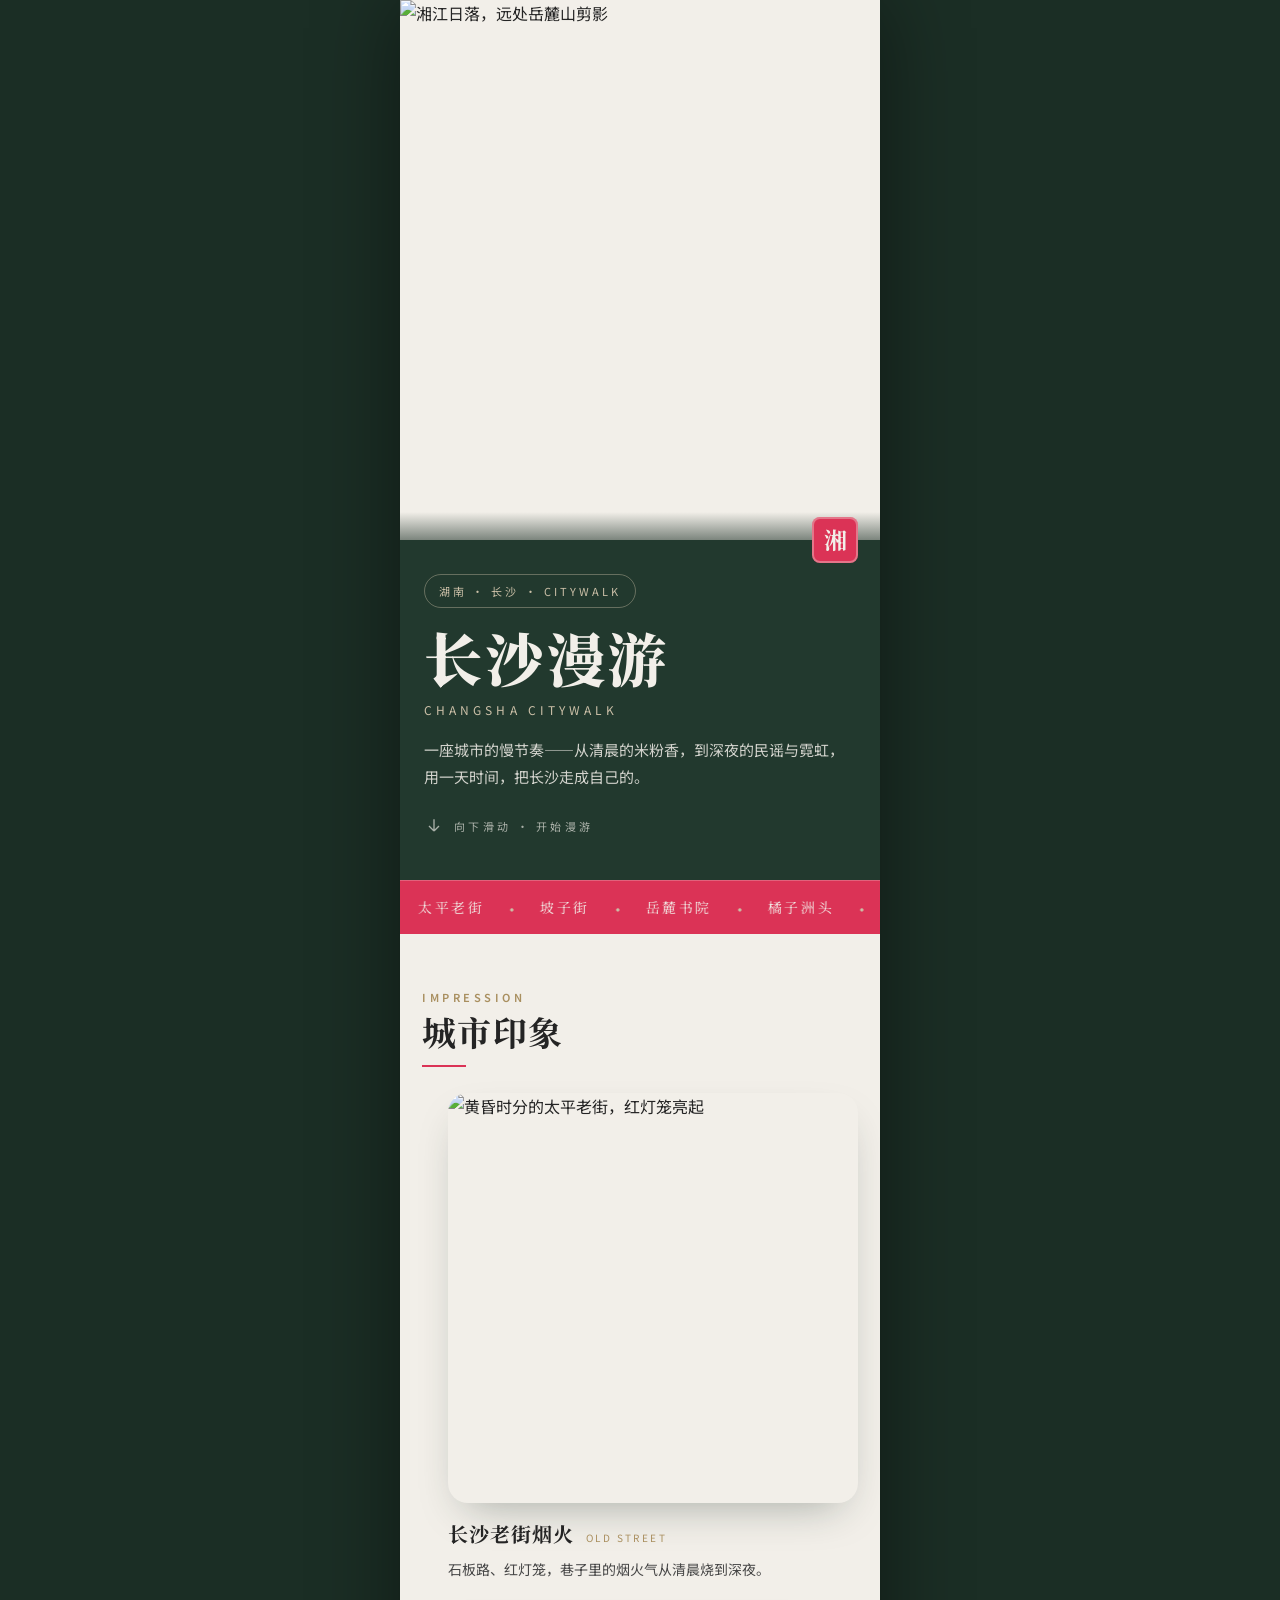
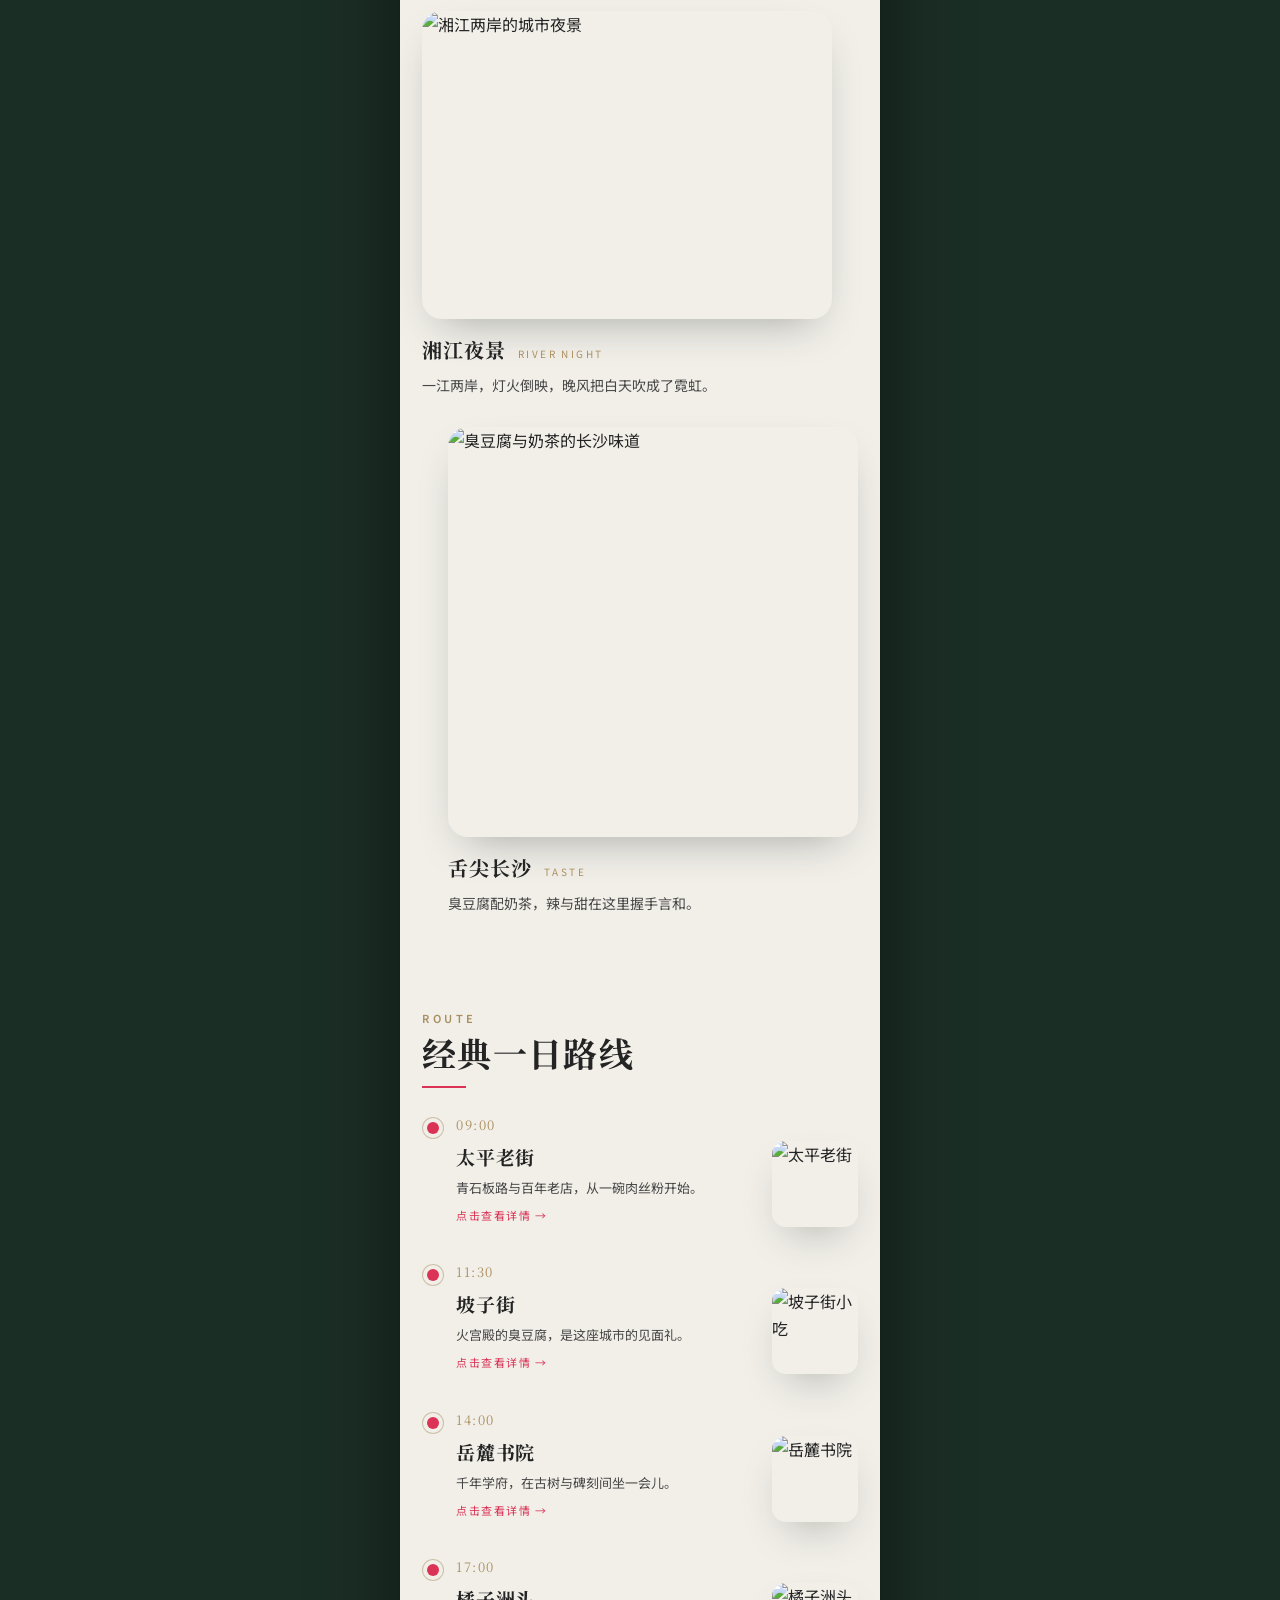
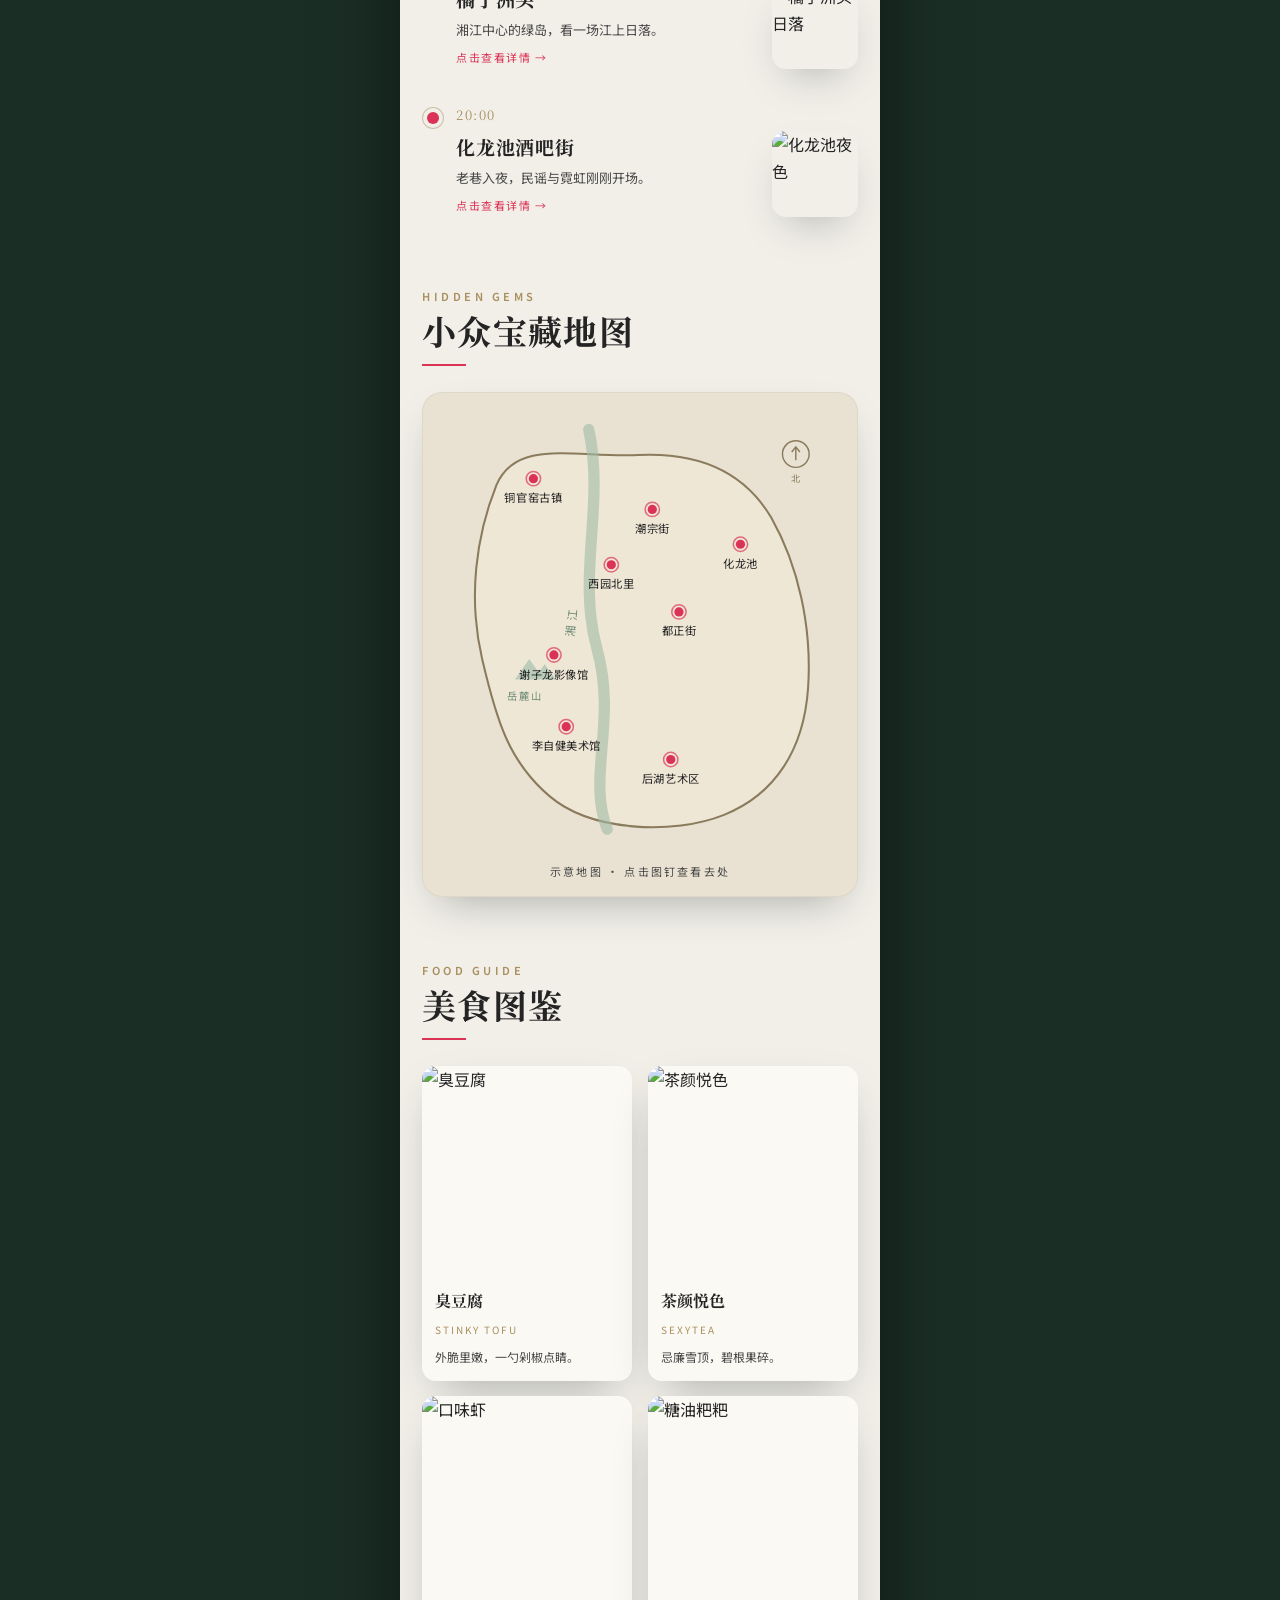
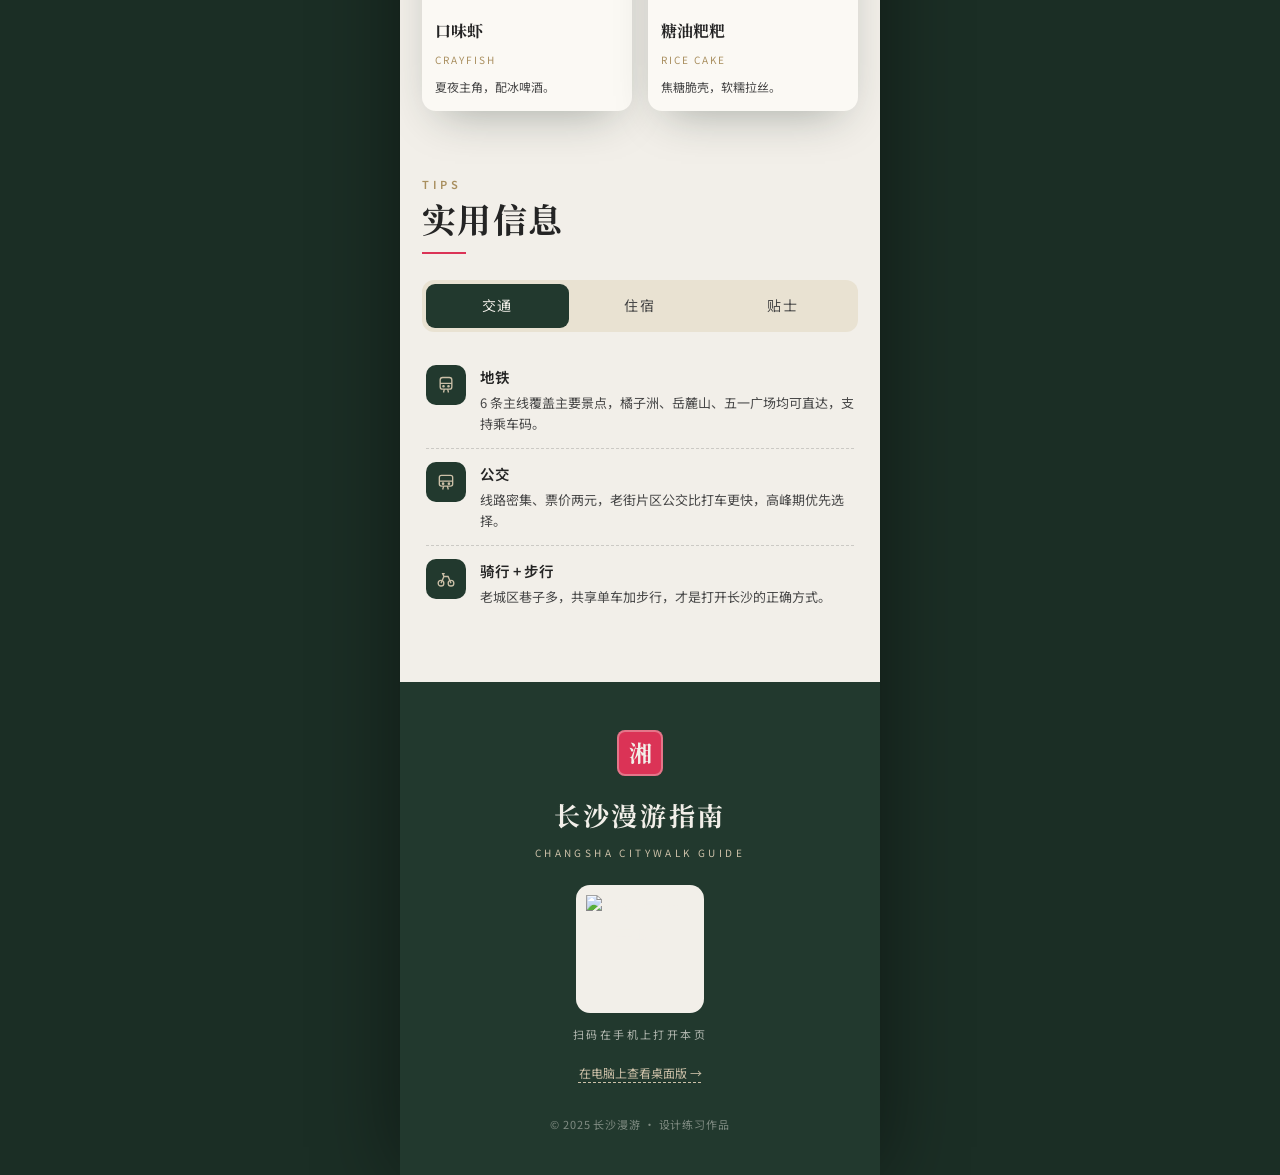
==== index.html @ cf856d1f "Deploy website text files" ====
<!DOCTYPE html>
<html lang="zh-CN">
<head>
<meta charset="UTF-8">
<meta name="viewport" content="width=device-width, initial-scale=1">
<title>长沙漫游 · Changsha Citywalk</title>
<link rel="preconnect" href="https://fonts.googleapis.com">
<link rel="preconnect" href="https://fonts.gstatic.com" crossorigin>
<link href="https://fonts.googleapis.com/css2?family=Noto+Serif+SC:wght@600;700;900&family=Noto+Sans+SC:wght@400;500;600&display=swap" rel="stylesheet">
<link rel="icon" href="data:image/svg+xml,%3Csvg xmlns=%27http://www.w3.org/2000/svg%27 viewBox=%270 0 64 64%27%3E%3Crect width=%2764%27 height=%2764%27 rx=%2712%27 fill=%27%23DB3356%27/%3E%3Ctext x=%2732%27 y=%2744%27 font-size=%2734%27 text-anchor=%27middle%27 fill=%27%23F2EFE9%27 font-family=%27serif%27%3E湘%3C/text%3E%3C/svg%3E">
<link rel="stylesheet" href="assets/style.css">
</head>
<body class="m-body">
<div class="shell" id="top">

  <!-- Hero -->
  <header class="m-hero">
    <img class="m-hero-img" src="assets/hero-sunset.jpg" alt="湘江日落，远处岳麓山剪影">
    <div class="m-hero-band">
      <span class="seal m-hero-seal">湘</span>
      <p class="m-hero-tag">湖南 · 长沙 · CITYWALK</p>
      <h1 class="m-hero-title">长沙漫游</h1>
      <p class="m-hero-en">CHANGSHA CITYWALK</p>
      <p class="m-hero-sub">一座城市的慢节奏——从清晨的米粉香，到深夜的民谣与霓虹，用一天时间，把长沙走成自己的。</p>
      <p class="m-scroll-hint">
        <svg class="arrow" viewBox="0 0 24 24" fill="none" stroke="currentColor" stroke-width="1.6" aria-hidden="true"><path d="M12 4v14m0 0l-6-6m6 6l6-6"/></svg>
        向下滑动 · 开始漫游
      </p>
    </div>
  </header>

  <!-- 走马灯 -->
  <div class="marquee" aria-hidden="true">
    <div class="marquee-track">
      <span>太平老街</span><i>·</i><span>坡子街</span><i>·</i><span>岳麓书院</span><i>·</i><span>橘子洲头</span><i>·</i><span>化龙池</span><i>·</i><span>湘江夜景</span><i>·</i>
      <span>太平老街</span><i>·</i><span>坡子街</span><i>·</i><span>岳麓书院</span><i>·</i><span>橘子洲头</span><i>·</i><span>化龙池</span><i>·</i><span>湘江夜景</span><i>·</i>
    </div>
  </div>

  <!-- 城市印象 -->
  <section class="m-sec" id="impression">
    <header class="sec-head reveal">
      <p class="sec-en">Impression</p>
      <h2 class="sec-title">城市印象</h2>
      <div class="rule"></div>
    </header>
    <article class="imp-card reveal" style="--d:.05s">
      <img class="imp-img" src="assets/old-street.jpg" alt="黄昏时分的太平老街，红灯笼亮起">
      <div class="imp-cap"><h3>长沙老街烟火</h3><span>Old Street</span></div>
      <p>石板路、红灯笼，巷子里的烟火气从清晨烧到深夜。</p>
    </article>
    <article class="imp-card reveal" style="--d:.12s">
      <img class="imp-img" src="assets/hero-wide.jpg" alt="湘江两岸的城市夜景">
      <div class="imp-cap"><h3>湘江夜景</h3><span>River Night</span></div>
      <p>一江两岸，灯火倒映，晚风把白天吹成了霓虹。</p>
    </article>
    <article class="imp-card reveal" style="--d:.19s">
      <img class="imp-img" src="assets/snack-tea.jpg" alt="臭豆腐与奶茶的长沙味道">
      <div class="imp-cap"><h3>舌尖长沙</h3><span>Taste</span></div>
      <p>臭豆腐配奶茶，辣与甜在这里握手言和。</p>
    </article>
  </section>

  <!-- 经典一日路线 -->
  <section class="m-sec" id="route">
    <header class="sec-head reveal">
      <p class="sec-en">Route</p>
      <h2 class="sec-title">经典一日路线</h2>
      <div class="rule"></div>
    </header>
    <div class="route-list">
      <svg class="route-rail" aria-hidden="true"><path d=""/></svg>
      <article class="stop reveal" data-key="taiping" role="button" tabindex="0" aria-label="查看太平老街详情">
        <p class="stop-time">09:00</p>
        <div class="stop-row">
          <div class="stop-info">
            <h3>太平老街</h3>
            <p>青石板路与百年老店，从一碗肉丝粉开始。</p>
            <span class="stop-more">点击查看详情 →</span>
          </div>
          <img class="stop-thumb" src="assets/old-street.jpg" alt="太平老街">
        </div>
      </article>
      <article class="stop reveal" data-key="pozi" role="button" tabindex="0" aria-label="查看坡子街详情">
        <p class="stop-time">11:30</p>
        <div class="stop-row">
          <div class="stop-info">
            <h3>坡子街</h3>
            <p>火宫殿的臭豆腐，是这座城市的见面礼。</p>
            <span class="stop-more">点击查看详情 →</span>
          </div>
          <img class="stop-thumb" src="assets/snack-tea.jpg" alt="坡子街小吃">
        </div>
      </article>
      <article class="stop reveal" data-key="yuelu" role="button" tabindex="0" aria-label="查看岳麓书院详情">
        <p class="stop-time">14:00</p>
        <div class="stop-row">
          <div class="stop-info">
            <h3>岳麓书院</h3>
            <p>千年学府，在古树与碑刻间坐一会儿。</p>
            <span class="stop-more">点击查看详情 →</span>
          </div>
          <img class="stop-thumb" src="assets/academy.jpg" alt="岳麓书院">
        </div>
      </article>
      <article class="stop reveal" data-key="juzizhou" role="button" tabindex="0" aria-label="查看橘子洲头详情">
        <p class="stop-time">17:00</p>
        <div class="stop-row">
          <div class="stop-info">
            <h3>橘子洲头</h3>
            <p>湘江中心的绿岛，看一场江上日落。</p>
            <span class="stop-more">点击查看详情 →</span>
          </div>
          <img class="stop-thumb" src="assets/hero-sunset.jpg" alt="橘子洲头日落">
        </div>
      </article>
      <article class="stop reveal" data-key="bar" role="button" tabindex="0" aria-label="查看化龙池酒吧街详情">
        <p class="stop-time">20:00</p>
        <div class="stop-row">
          <div class="stop-info">
            <h3>化龙池酒吧街</h3>
            <p>老巷入夜，民谣与霓虹刚刚开场。</p>
            <span class="stop-more">点击查看详情 →</span>
          </div>
          <img class="stop-thumb" src="assets/hero-wide.jpg" alt="化龙池夜色">
        </div>
      </article>
    </div>
  </section>

  <!-- 小众宝藏地图 -->
  <section class="m-sec" id="map">
    <header class="sec-head reveal">
      <p class="sec-en">Hidden Gems</p>
      <h2 class="sec-title">小众宝藏地图</h2>
      <div class="rule"></div>
    </header>
    <div class="map-panel reveal">
      <svg class="map-svg" viewBox="0 0 400 430" role="group" aria-label="长沙小众去处示意地图">
        <!-- 城廓 -->
        <path d="M60 72 C40 122 32 182 46 242 C60 302 72 342 112 376 C152 410 232 414 282 394 C332 374 360 330 364 270 C368 210 354 150 328 104 C302 60 258 40 198 43 C138 46 80 26 60 72 Z"
              fill="#EFE7D6" stroke="#8A7B5C" stroke-width="2" stroke-linejoin="round"/>
        <!-- 湘江 -->
        <path d="M150 18 C166 92 138 160 158 232 C178 304 148 356 168 408"
              fill="none" stroke="#9FBBA6" stroke-width="11" stroke-linecap="round" opacity=".6"/>
        <text x="136" y="220" font-size="11" fill="#6E8B76" letter-spacing="4" transform="rotate(-84 136 220)">湘江</text>
        <!-- 山 -->
        <path d="M78 262 l14 -20 l14 20 z M96 262 l11 -15 l11 15 z" fill="#B0C6B3" opacity=".8"/>
        <text x="70" y="282" font-size="10" fill="#6E8B76" letter-spacing="2">岳麓山</text>
        <!-- 北 -->
        <g transform="translate(352,42)">
          <circle r="13" fill="none" stroke="#8A7B5C" stroke-width="1.4"/>
          <path d="M0 6 L0 -7 M-4 -2 L0 -7 L4 -2" stroke="#8A7B5C" stroke-width="1.4" fill="none"/>
          <text y="27" font-size="9" fill="#8A7B5C" text-anchor="middle">北</text>
        </g>
        <!-- 图钉 -->
        <g class="map-pin" data-key="tongguan" role="button" tabindex="0" aria-label="铜官窑古镇" transform="translate(96,66)">
          <circle class="halo" r="11" fill="none"/><circle class="ring" r="7"/><circle class="dot" r="4.5"/>
          <text y="23" text-anchor="middle">铜官窑古镇</text>
        </g>
        <g class="map-pin" data-key="chaozong" role="button" tabindex="0" aria-label="潮宗街" transform="translate(212,96)">
          <circle class="halo" r="11" fill="none"/><circle class="ring" r="7"/><circle class="dot" r="4.5"/>
          <text y="23" text-anchor="middle">潮宗街</text>
        </g>
        <g class="map-pin" data-key="hualong" role="button" tabindex="0" aria-label="化龙池" transform="translate(298,130)">
          <circle class="halo" r="11" fill="none"/><circle class="ring" r="7"/><circle class="dot" r="4.5"/>
          <text y="23" text-anchor="middle">化龙池</text>
        </g>
        <g class="map-pin" data-key="xiyuan" role="button" tabindex="0" aria-label="西园北里" transform="translate(172,150)">
          <circle class="halo" r="11" fill="none"/><circle class="ring" r="7"/><circle class="dot" r="4.5"/>
          <text y="23" text-anchor="middle">西园北里</text>
        </g>
        <g class="map-pin" data-key="duzheng" role="button" tabindex="0" aria-label="都正街" transform="translate(238,196)">
          <circle class="halo" r="11" fill="none"/><circle class="ring" r="7"/><circle class="dot" r="4.5"/>
          <text y="23" text-anchor="middle">都正街</text>
        </g>
        <g class="map-pin" data-key="xiezilong" role="button" tabindex="0" aria-label="谢子龙影像艺术馆" transform="translate(116,238)">
          <circle class="halo" r="11" fill="none"/><circle class="ring" r="7"/><circle class="dot" r="4.5"/>
          <text y="23" text-anchor="middle">谢子龙影像馆</text>
        </g>
        <g class="map-pin" data-key="lizijian" role="button" tabindex="0" aria-label="李自健美术馆" transform="translate(128,308)">
          <circle class="halo" r="11" fill="none"/><circle class="ring" r="7"/><circle class="dot" r="4.5"/>
          <text y="23" text-anchor="middle">李自健美术馆</text>
        </g>
        <g class="map-pin" data-key="houhu" role="button" tabindex="0" aria-label="后湖国际艺术区" transform="translate(230,340)">
          <circle class="halo" r="11" fill="none"/><circle class="ring" r="7"/><circle class="dot" r="4.5"/>
          <text y="23" text-anchor="middle">后湖艺术区</text>
        </g>
      </svg>
      <p class="map-hint">示意地图 · 点击图钉查看去处</p>
    </div>
  </section>

  <!-- 美食图鉴 -->
  <section class="m-sec" id="food">
    <header class="sec-head reveal">
      <p class="sec-en">Food Guide</p>
      <h2 class="sec-title">美食图鉴</h2>
      <div class="rule"></div>
    </header>
    <div class="food-grid">
      <button class="food-card reveal" data-key="tofu" style="--d:.05s">
        <img src="assets/tofu.jpg" alt="臭豆腐">
        <div class="fc-body"><h3>臭豆腐</h3><span>Stinky Tofu</span><p>外脆里嫩，一勺剁椒点睛。</p></div>
      </button>
      <button class="food-card reveal" data-key="milktea" style="--d:.1s">
        <img src="assets/milktea.jpg" alt="茶颜悦色">
        <div class="fc-body"><h3>茶颜悦色</h3><span>Sexytea</span><p>忌廉雪顶，碧根果碎。</p></div>
      </button>
      <button class="food-card reveal" data-key="crayfish" style="--d:.15s">
        <img src="assets/crayfish.jpg" alt="口味虾">
        <div class="fc-body"><h3>口味虾</h3><span>Crayfish</span><p>夏夜主角，配冰啤酒。</p></div>
      </button>
      <button class="food-card reveal" data-key="tangyou" style="--d:.2s">
        <img src="assets/tangyou.jpg" alt="糖油粑粑">
        <div class="fc-body"><h3>糖油粑粑</h3><span>Rice Cake</span><p>焦糖脆壳，软糯拉丝。</p></div>
      </button>
    </div>
  </section>

  <!-- 实用信息 -->
  <section class="m-sec m-sec-last" id="tips">
    <header class="sec-head reveal">
      <p class="sec-en">Tips</p>
      <h2 class="sec-title">实用信息</h2>
      <div class="rule"></div>
    </header>
    <div class="tabs reveal">
      <div class="tab-bar" role="tablist" aria-label="实用信息分类">
        <span class="tab-ink" aria-hidden="true"></span>
        <button class="tab-btn" role="tab" aria-selected="true" aria-controls="tp-traffic" id="tb-traffic">交通</button>
        <button class="tab-btn" role="tab" aria-selected="false" aria-controls="tp-stay" id="tb-stay" tabindex="-1">住宿</button>
        <button class="tab-btn" role="tab" aria-selected="false" aria-controls="tp-tips" id="tb-tips" tabindex="-1">贴士</button>
      </div>
      <div class="tab-panel" role="tabpanel" id="tp-traffic" aria-labelledby="tb-traffic">
        <div class="tip-item">
          <span class="tip-ic"><svg width="20" height="20" viewBox="0 0 24 24" fill="none" stroke="currentColor" stroke-width="1.6" aria-hidden="true"><rect x="5" y="3" width="14" height="14" rx="3"/><path d="M5 10h14M9 21l1-4m5 4l-1-4"/><circle cx="9" cy="13.5" r=".8" fill="currentColor"/><circle cx="15" cy="13.5" r=".8" fill="currentColor"/></svg></span>
          <div><h4>地铁</h4><p>6 条主线覆盖主要景点，橘子洲、岳麓山、五一广场均可直达，支持乘车码。</p></div>
        </div>
        <div class="tip-item">
          <span class="tip-ic"><svg width="20" height="20" viewBox="0 0 24 24" fill="none" stroke="currentColor" stroke-width="1.6" aria-hidden="true"><rect x="4" y="4" width="16" height="13" rx="2.5"/><path d="M4 11h16M8 21l1.2-4m5.6 4L13.6 17"/><circle cx="8.5" cy="14" r=".8" fill="currentColor"/><circle cx="15.5" cy="14" r=".8" fill="currentColor"/></svg></span>
          <div><h4>公交</h4><p>线路密集、票价两元，老街片区公交比打车更快，高峰期优先选择。</p></div>
        </div>
        <div class="tip-item">
          <span class="tip-ic"><svg width="20" height="20" viewBox="0 0 24 24" fill="none" stroke="currentColor" stroke-width="1.6" aria-hidden="true"><circle cx="6" cy="17" r="3.4"/><circle cx="18" cy="17" r="3.4"/><path d="M6 17l3.5-8h5l3.5 8M9.5 9L8 5.5h2.5"/></svg></span>
          <div><h4>骑行 + 步行</h4><p>老城区巷子多，共享单车加步行，才是打开长沙的正确方式。</p></div>
        </div>
      </div>
      <div class="tab-panel" role="tabpanel" id="tp-stay" aria-labelledby="tb-stay" hidden>
        <div class="tip-item">
          <span class="tip-ic"><svg width="20" height="20" viewBox="0 0 24 24" fill="none" stroke="currentColor" stroke-width="1.6" aria-hidden="true"><path d="M3 20h18M5 20V9l7-5 7 5v11"/><path d="M10 20v-5h4v5"/></svg></span>
          <div><h4>五一广场 / 黄兴路</h4><p>吃喝玩乐下楼即达，夜生活零距离，适合第一次来长沙的人。</p></div>
        </div>
        <div class="tip-item">
          <span class="tip-ic"><svg width="20" height="20" viewBox="0 0 24 24" fill="none" stroke="currentColor" stroke-width="1.6" aria-hidden="true"><path d="M2 17c2.5 0 2.5 1.6 5 1.6S9.5 17 12 17s2.5 1.6 5 1.6 2.5-1.6 5-1.6M2 12.5c2.5 0 2.5 1.6 5 1.6s2.5-1.6 5-1.6 2.5 1.6 5 1.6 2.5-1.6 5-1.6"/></svg></span>
          <div><h4>湘江边上</h4><p>夜景房视野开阔，看一江两岸灯火，适合慢游与纪念日。</p></div>
        </div>
        <div class="tip-item">
          <span class="tip-ic"><svg width="20" height="20" viewBox="0 0 24 24" fill="none" stroke="currentColor" stroke-width="1.6" aria-hidden="true"><path d="M12 4L2 9l10 5 10-5-10-5z"/><path d="M6 11.5V16c0 1.5 2.7 3 6 3s6-1.5 6-3v-4.5"/></svg></span>
          <div><h4>大学城 / 后湖</h4><p>性价比高、文艺氛围浓，步行可达后湖艺术区，适合长住慢逛。</p></div>
        </div>
      </div>
      <div class="tab-panel" role="tabpanel" id="tp-tips" aria-labelledby="tb-tips" hidden>
        <div class="tip-item">
          <span class="tip-ic"><svg width="20" height="20" viewBox="0 0 24 24" fill="none" stroke="currentColor" stroke-width="1.6" aria-hidden="true"><path d="M12 3c1 3-2 4-2 7a4 4 0 008 0c0-2-1-3-1-3s3 1 3 5a8 8 0 11-16 0c0-5 6-5 8-9z"/></svg></span>
          <div><h4>吃辣量力而行</h4><p>湘菜默认中辣起步，备好肠胃药，微辣是对自己的温柔。</p></div>
        </div>
        <div class="tip-item">
          <span class="tip-ic"><svg width="20" height="20" viewBox="0 0 24 24" fill="none" stroke="currentColor" stroke-width="1.6" aria-hidden="true"><circle cx="12" cy="12" r="9"/><path d="M12 7v5l3.5 2"/></svg></span>
          <div><h4>错峰出行</h4><p>热门商圈傍晚最挤，行程尽量早出晚归；岳麓书院周一闭馆，记得提前预约。</p></div>
        </div>
        <div class="tip-item">
          <span class="tip-ic"><svg width="20" height="20" viewBox="0 0 24 24" fill="none" stroke="currentColor" stroke-width="1.6" aria-hidden="true"><path d="M12 21s7-5.5 7-11a7 7 0 10-14 0c0 5.5 7 11 7 11z"/><circle cx="12" cy="10" r="2.6"/></svg></span>
          <div><h4>夏季注意防晒</h4><p>白天暴晒，橘子洲与岳麓山安排在清晨或傍晚，体感会好很多。</p></div>
        </div>
      </div>
    </div>
  </section>

  <!-- 页脚 -->
  <footer class="m-footer">
    <span class="seal">湘</span>
    <h2>长沙漫游指南</h2>
    <p class="fen">Changsha Citywalk Guide</p>
    <div class="qr"><img src="assets/qr.png" alt="手机扫码打开本页"></div>
    <p class="qr-cap">扫码在手机上打开本页</p>
    <p><a class="pclink" href="pc.html">在电脑上查看桌面版 →</a></p>
    <p class="copy">© 2025 长沙漫游 · 设计练习作品</p>
  </footer>
</div>

<!-- 回到顶部 -->
<button class="to-top" aria-label="回到顶部">
  <svg width="18" height="18" viewBox="0 0 24 24" fill="none" stroke="currentColor" stroke-width="1.8" aria-hidden="true"><path d="M12 20V6m0 0l-6 6m6-6l6 6"/></svg>
</button>

<!-- 自适应模态弹窗 -->
<div class="modal" id="modal" role="dialog" aria-modal="true" aria-label="详情" hidden>
  <div class="modal-backdrop" data-close></div>
  <div class="modal-card">
    <button class="modal-close" data-close aria-label="关闭">✕</button>
    <div class="modal-body"></div>
  </div>
</div>

<script src="assets/app.js"></script>
</body>
</html>
---- assets/style.css ----
/* ============================================================
   长沙漫游 · CHANGSHA CITYWALK
   设计系统：旧纸米白 / 墨绿松烟 / 朱砂点缀 / 哑光金
   ============================================================ */
:root{
  --paper:#F2EFE9;
  --beige:#DFD7C8;
  --beige-2:#E9E2D2;
  --sage:#B0C6B3;
  --ink:#242424;
  --ink-2:#474747;
  --pine:#22392E;
  --pine-2:#1B2E25;
  --crimson:#DB3356;
  --crimson-d:#B02344;
  --gold:#CCC0A8;
  --gold-d:#A98F5F;
  --serif:'Noto Serif SC','Songti SC','SimSun',serif;
  --sans:'Noto Sans SC',-apple-system,'PingFang SC','Microsoft YaHei',sans-serif;
  --r-lg:20px; --r-md:14px;
  --shadow:0 18px 44px -18px rgba(27,46,37,.38);
  --ease:cubic-bezier(.16,1,.3,1);
}
*,*::before,*::after{box-sizing:border-box;margin:0;padding:0}
html{scroll-behavior:smooth;-webkit-text-size-adjust:100%}
body{
  font-family:var(--sans);
  background:var(--paper);
  color:var(--ink);
  font-size:16px;line-height:1.65;
  min-height:100dvh;
  -webkit-font-smoothing:antialiased;
}
::selection{background:var(--ink);color:var(--paper)}
::-webkit-scrollbar{width:6px;height:6px}
::-webkit-scrollbar-track{background:transparent}
::-webkit-scrollbar-thumb{background:rgba(36,36,36,.28);border-radius:10px}
img{display:block;max-width:100%}
a{color:inherit;text-decoration:none}
button{font:inherit;color:inherit;background:none;border:0;cursor:pointer}
:focus{outline:none}
:focus-visible{outline:2px solid var(--crimson);outline-offset:3px;border-radius:4px}

/* ---------- 通用排版 ---------- */
.sec-en{
  font-size:11px;letter-spacing:.32em;text-transform:uppercase;
  color:var(--gold-d);font-weight:600;margin-bottom:6px;
}
.sec-title{
  font-family:var(--serif);font-weight:700;
  font-size:clamp(26px,6vw,34px);line-height:1.2;letter-spacing:.04em;
}
.sec-head{margin-bottom:26px}
.sec-head .rule{width:44px;height:2px;background:var(--crimson);margin-top:12px}
.lede{color:var(--ink-2);font-size:15px;max-width:62ch}

/* ---------- 印章（签名细节） ---------- */
.seal{
  width:46px;height:46px;flex:none;border-radius:8px;
  background:var(--crimson);color:var(--paper);
  display:grid;place-items:center;
  font-family:var(--serif);font-size:23px;font-weight:700;
  box-shadow:inset 0 0 0 2px rgba(242,239,233,.35);
  user-select:none;
}

/* ---------- 滚动显现（移动动画） ---------- */
.reveal{
  opacity:0;transform:translateY(26px);filter:blur(10px);
  transition:opacity .8s ease,transform .8s var(--ease),filter .8s ease;
  transition-delay:var(--d,0s);
  will-change:opacity,transform,filter;
}
.reveal.is-visible{opacity:1;transform:translateY(0);filter:blur(0)}

/* ---------- 页面载入 ---------- */
body.preload{opacity:0}
body.page-loaded{opacity:1;transition:opacity .8s ease}

/* ============================================================
   手机长页面（index.html）
   ============================================================ */
.m-body{background:var(--pine-2)}
.shell{
  max-width:480px;margin:0 auto;background:var(--paper);
  min-height:100dvh;position:relative;
  box-shadow:0 0 80px rgba(0,0,0,.45);
  overflow:clip;
}

/* Hero */
.m-hero{position:relative}
.m-hero-img{height:60dvh;min-height:420px;width:100%;object-fit:cover}
.m-hero-band{
  background:var(--pine);color:var(--paper);
  padding:34px 24px 44px;position:relative;
}
.m-hero-band::before{
  content:"";position:absolute;left:0;right:0;top:-28px;height:28px;
  background:linear-gradient(transparent,rgba(27,46,37,.55));
}
.m-hero-tag{
  display:inline-flex;align-items:center;gap:8px;
  font-size:11px;letter-spacing:.28em;color:var(--gold);
  border:1px solid rgba(204,192,168,.4);border-radius:999px;
  padding:7px 14px;margin-bottom:18px;
}
.m-hero-title{
  font-family:var(--serif);font-weight:900;
  font-size:clamp(44px,13vw,58px);letter-spacing:.06em;line-height:1.1;
}
.m-hero-en{
  margin-top:10px;font-size:12px;letter-spacing:.34em;color:var(--gold);
  text-transform:uppercase;
}
.m-hero-sub{
  margin-top:16px;font-size:15px;color:rgba(242,239,233,.85);line-height:1.8;
}
.m-hero-seal{position:absolute;right:22px;top:-23px}
.m-scroll-hint{
  margin-top:26px;display:flex;align-items:center;gap:10px;
  font-size:11px;letter-spacing:.3em;color:rgba(242,239,233,.65);
}
.m-scroll-hint .arrow{
  width:20px;height:20px;animation:bob 1.6s ease-in-out infinite;
}
@keyframes bob{0%,100%{transform:translateY(0)}50%{transform:translateY(7px)}}

/* 走马灯 */
.marquee{
  overflow:hidden;background:var(--crimson);color:var(--paper);
  padding:12px 0;border-top:1px solid rgba(242,239,233,.25);
}
.marquee-track{
  display:inline-flex;gap:0;white-space:nowrap;will-change:transform;
  animation:marquee 22s linear infinite;
}
.marquee:hover .marquee-track{animation-play-state:paused}
.marquee-track span{
  font-family:var(--serif);font-size:14px;letter-spacing:.18em;padding:0 18px;
}
.marquee-track i{font-style:normal;color:var(--gold);padding:0 2px}
@keyframes marquee{from{transform:translateX(0)}to{transform:translateX(-50%)}}

/* 手机区块 */
.m-sec{padding:54px 22px 10px}
.m-sec-last{padding-bottom:56px}

/* 城市印象 */
.imp-card{margin-bottom:30px}
.imp-card:nth-child(odd){margin-right:26px}
.imp-card:nth-child(even){margin-left:26px}
.imp-img{border-radius:var(--r-lg);width:100%;aspect-ratio:4/3;object-fit:cover;box-shadow:var(--shadow)}
.imp-card:nth-child(even) .imp-img{aspect-ratio:1/1}
.imp-cap{display:flex;align-items:baseline;gap:12px;margin-top:14px}
.imp-cap h3{font-family:var(--serif);font-size:20px;letter-spacing:.05em}
.imp-cap span{font-size:10px;letter-spacing:.24em;color:var(--gold-d);text-transform:uppercase}
.imp-card p{margin-top:8px;font-size:14px;color:var(--ink-2)}

/* 一日路线 · 时间线 */
.route-list{position:relative;padding-left:34px}
.route-rail{position:absolute;left:11px;top:6px;bottom:6px;width:2px;overflow:visible}
.route-rail path{stroke:var(--gold);stroke-width:2;fill:none;stroke-linecap:round}
.stop{position:relative;padding:0 0 34px;cursor:pointer}
.stop:last-child{padding-bottom:6px}
.stop::before{
  content:"";position:absolute;left:-29px;top:8px;
  width:12px;height:12px;border-radius:50%;
  background:var(--crimson);box-shadow:0 0 0 4px var(--paper),0 0 0 5px var(--gold);
}
.stop-time{font-family:var(--serif);font-size:13px;color:var(--gold-d);letter-spacing:.12em}
.stop-row{display:flex;gap:14px;align-items:flex-start;margin-top:6px}
.stop-info{flex:1}
.stop-info h3{font-family:var(--serif);font-size:19px;letter-spacing:.04em}
.stop-info p{font-size:13px;color:var(--ink-2);margin-top:4px}
.stop-thumb{width:86px;height:86px;flex:none;border-radius:var(--r-md);object-fit:cover;box-shadow:var(--shadow)}
.stop:active .stop-info h3{color:var(--crimson-d)}
.stop-more{font-size:11px;letter-spacing:.14em;color:var(--crimson);margin-top:8px;display:inline-block}

/* 小众宝藏地图 */
.map-panel{
  background:var(--beige-2);border-radius:var(--r-lg);
  padding:18px 12px 12px;box-shadow:var(--shadow);
  border:1px solid rgba(36,36,36,.06);
}
.map-svg{width:100%;height:auto;display:block}
.map-hint{
  text-align:center;font-size:11px;letter-spacing:.2em;color:var(--ink-2);
  padding:10px 0 4px;
}
.map-pin{cursor:pointer}
.map-pin .dot{fill:var(--crimson)}
.map-pin .ring{fill:none;stroke:var(--crimson);stroke-width:1.5;opacity:.7;transform-box:fill-box;transform-origin:center;animation:ping 2.2s ease-out infinite}
.map-pin text{font-family:var(--sans);font-size:11px;fill:var(--ink);letter-spacing:.05em}
.map-pin:focus-visible{outline:none}
.map-pin:focus-visible .halo{stroke:var(--crimson-d);stroke-width:2.5}
.map-pin .halo{fill:#000;fill-opacity:0;r:16px}
@keyframes ping{0%{transform:scale(.5);opacity:.8}80%,100%{transform:scale(2.1);opacity:0}}

/* 美食图鉴 */
.food-grid{display:grid;grid-template-columns:1fr 1fr;gap:16px}
.food-card{
  background:#FBF9F4;border-radius:var(--r-md);overflow:hidden;
  box-shadow:var(--shadow);text-align:left;cursor:pointer;
  transition:transform .35s var(--ease);
}
.food-card:hover{transform:translateY(-4px)}
.food-card:active{transform:scale(.97)}
.food-card img{width:100%;aspect-ratio:1/1;object-fit:cover}
.food-card .fc-body{padding:12px 13px 14px}
.food-card h3{font-family:var(--serif);font-size:16px}
.food-card span{font-size:10px;letter-spacing:.2em;color:var(--gold-d);text-transform:uppercase}
.food-card p{font-size:12px;color:var(--ink-2);margin-top:6px}

/* 实用信息 · 选项卡 */
.tabs{margin-top:6px}
.tab-bar{
  display:flex;position:relative;background:var(--beige-2);
  border-radius:12px;padding:4px;
}
.tab-btn{
  flex:1;min-height:44px;position:relative;z-index:1;
  font-size:14px;letter-spacing:.12em;color:var(--ink-2);
  transition:color .25s ease;
}
.tab-btn[aria-selected="true"]{color:var(--paper)}
.tab-ink{
  position:absolute;top:4px;bottom:4px;left:4px;width:calc((100% - 8px)/3);
  background:var(--pine);border-radius:9px;
  transition:transform .35s var(--ease);
}
.tab-panel{padding:20px 4px 6px}
.tab-panel[hidden]{display:none}
.tip-item{display:flex;gap:14px;padding:13px 0;border-bottom:1px dashed rgba(36,36,36,.18)}
.tip-item:last-child{border-bottom:0}
.tip-ic{
  width:40px;height:40px;flex:none;border-radius:10px;
  background:var(--pine);color:var(--gold);
  display:grid;place-items:center;
}
.tip-item h4{font-size:14.5px;font-weight:600}
.tip-item p{font-size:13px;color:var(--ink-2);margin-top:3px}

/* 页脚 */
.m-footer{
  background:var(--pine);color:var(--paper);
  padding:48px 24px 42px;text-align:center;
}
.m-footer .seal{margin:0 auto 18px}
.m-footer h2{font-family:var(--serif);font-size:26px;letter-spacing:.1em}
.m-footer .fen{font-size:10px;letter-spacing:.34em;color:var(--gold);margin-top:8px;text-transform:uppercase}
.m-footer .qr{
  width:128px;height:128px;margin:24px auto 12px;background:var(--paper);
  padding:10px;border-radius:14px;
}
.m-footer .qr img{width:100%;height:100%}
.m-footer .qr-cap{font-size:11px;letter-spacing:.22em;color:rgba(242,239,233,.7)}
.m-footer .copy{margin-top:26px;font-size:11px;color:rgba(242,239,233,.45);letter-spacing:.08em}
.m-footer .pclink{
  display:inline-block;margin-top:14px;font-size:12px;color:var(--gold);
  text-decoration:underline;text-decoration-style:dashed;text-underline-offset:4px;
  padding:6px 4px;
}
.m-footer .pclink:hover{color:var(--paper)}

/* 回到顶部 */
.to-top{
  position:fixed;bottom:22px;right:max(18px,calc(50vw - 240px + 18px));
  width:46px;height:46px;border-radius:50%;
  background:var(--pine);color:var(--gold);
  display:grid;place-items:center;box-shadow:var(--shadow);
  opacity:0;pointer-events:none;transform:translateY(12px);
  transition:opacity .3s ease,transform .3s var(--ease),background .25s ease;
  z-index:40;
}
.to-top.show{opacity:1;pointer-events:auto;transform:translateY(0)}
.to-top:hover{background:var(--crimson);color:var(--paper)}

/* ============================================================
   自适应模态弹窗：手机=底部弹层 / 桌面=居中卡片
   ============================================================ */
.modal{position:fixed;inset:0;z-index:60;display:grid}
.modal[hidden]{display:none}
.modal-backdrop{
  position:absolute;inset:0;background:rgba(27,46,37,.55);
  opacity:0;transition:opacity .25s ease;
  backdrop-filter:blur(3px);
}
.modal-card{
  position:relative;background:var(--paper);color:var(--ink);
  align-self:end;width:100%;max-height:86dvh;overflow-y:auto;
  border-radius:24px 24px 0 0;padding:26px 24px 34px;
  transform:translateY(100%);
  transition:transform .38s var(--ease);
  box-shadow:0 -18px 60px rgba(0,0,0,.35);
}
.modal-card::before{
  content:"";display:block;width:42px;height:4px;border-radius:99px;
  background:var(--beige);margin:0 auto 18px;
}
.modal.open .modal-backdrop{opacity:1}
.modal.open .modal-card{transform:translateY(0)}
.modal-close{
  position:absolute;top:14px;right:14px;width:44px;height:44px;
  border-radius:50%;background:var(--beige-2);color:var(--ink);
  font-size:18px;display:grid;place-items:center;
  transition:background .25s ease,transform .25s var(--ease);
}
.modal-close:hover{background:var(--crimson);color:var(--paper);transform:rotate(90deg)}
.modal-kicker{font-size:10px;letter-spacing:.3em;color:var(--gold-d);text-transform:uppercase}
.modal-title{font-family:var(--serif);font-size:24px;margin-top:6px;letter-spacing:.04em}
.modal-img{width:100%;aspect-ratio:16/9;object-fit:cover;border-radius:var(--r-md);margin:16px 0}
.modal-desc{font-size:14.5px;color:var(--ink-2);line-height:1.8}
.modal-meta{
  display:flex;gap:10px;flex-wrap:wrap;margin-top:18px;
}
.modal-meta .chip{
  font-size:12px;letter-spacing:.06em;color:var(--pine);
  border:1px solid rgba(34,57,46,.35);border-radius:999px;padding:7px 13px;
}
.modal-meta .chip b{color:var(--crimson-d);font-weight:600}
@media(min-width:768px){
  .modal{place-items:center}
  .modal-card{
    align-self:auto;width:min(560px,92vw);max-height:84dvh;
    border-radius:22px;padding:34px 36px 40px;
    transform:translateY(18px) scale(.95);opacity:0;
    transition:transform .32s var(--ease),opacity .25s ease;
  }
  .modal-card::before{display:none}
  .modal.open .modal-card{transform:translateY(0) scale(1);opacity:1}
}

/* ============================================================
   PC 页面（pc / route / food）
   ============================================================ */
.pc-body{background:var(--paper)}
.pc-nav{
  position:sticky;top:0;z-index:50;
  background:rgba(242,239,233,.88);backdrop-filter:blur(10px);
  border-bottom:1px solid rgba(36,36,36,.08);
}
.pc-nav-in{
  max-width:1392px;margin:0 auto;padding:0 24px;
  height:68px;display:flex;align-items:center;gap:34px;
}
.pc-brand{display:flex;align-items:center;gap:12px;font-family:var(--serif);font-weight:700;font-size:18px;letter-spacing:.08em}
.pc-brand .seal{width:38px;height:38px;font-size:19px;border-radius:7px}
.pc-nav-links{display:flex;gap:26px;margin-left:auto}
.pc-nav-links a{
  font-size:14px;letter-spacing:.1em;color:var(--ink-2);padding:8px 2px;
  text-decoration:underline;text-decoration-color:transparent;text-underline-offset:6px;
  transition:color .25s ease,text-decoration-color .25s ease;
}
.pc-nav-links a:hover{color:var(--ink);text-decoration-color:var(--ink);text-decoration-style:dashed}
.pc-nav-links a.on{color:var(--crimson-d);font-weight:600}
.pc-wrap{max-width:1392px;margin:0 auto;padding:0 24px}

.pc-hero{position:relative;border-radius:0 0 28px 28px;overflow:hidden}
.pc-hero img{width:100%;height:min(72dvh,640px);object-fit:cover}
.pc-hero-ov{
  position:absolute;inset:0;
  background:linear-gradient(100deg,rgba(27,46,37,.82) 8%,rgba(27,46,37,.25) 55%,transparent);
  display:flex;align-items:center;
}
.pc-hero-txt{padding:0 24px;max-width:1392px;margin:0 auto;width:100%;color:var(--paper)}
.pc-hero-txt .tag{
  display:inline-block;font-size:11px;letter-spacing:.3em;color:var(--gold);
  border:1px solid rgba(204,192,168,.45);border-radius:999px;padding:8px 16px;margin-bottom:22px;
}
.pc-hero-txt h1{font-family:var(--serif);font-weight:900;font-size:clamp(42px,5.4vw,74px);letter-spacing:.06em;line-height:1.12}
.pc-hero-txt p{margin-top:18px;font-size:16px;color:rgba(242,239,233,.88);max-width:46ch;line-height:1.9}
.pc-cta{display:flex;gap:14px;margin-top:30px;flex-wrap:wrap}
.btn{
  display:inline-flex;align-items:center;gap:9px;min-height:48px;
  padding:12px 26px;border-radius:999px;font-size:14px;letter-spacing:.12em;
  transition:transform .3s var(--ease),background .3s ease,color .3s ease,box-shadow .3s ease;
}
.btn:hover{transform:translateY(-2px)}
.btn:active{transform:scale(.97)}
.btn-fill{background:var(--crimson);color:var(--paper);box-shadow:0 14px 30px -12px rgba(219,51,86,.6)}
.btn-fill:hover{background:var(--crimson-d)}
.btn-line{border:1px solid rgba(242,239,233,.55);color:var(--paper)}
.btn-line:hover{background:rgba(242,239,233,.14)}
.btn-pine{background:var(--pine);color:var(--paper)}
.btn-pine:hover{background:var(--pine-2)}

.pc-sec{padding:84px 0 8px}
.split{display:grid;grid-template-columns:1.05fr .95fr;gap:56px;align-items:center}
.split.rev{grid-template-columns:.95fr 1.05fr}
.split img{border-radius:var(--r-lg);box-shadow:var(--shadow);width:100%;aspect-ratio:4/3;object-fit:cover}
.split .sec-title{font-size:clamp(28px,3vw,40px)}
.split .lede{margin-top:18px;font-size:16px}
.split .num{
  font-family:var(--serif);font-size:15px;color:var(--gold-d);letter-spacing:.2em;
  display:block;margin-bottom:10px;
}

.stat-band{
  margin:76px 0 0;background:var(--pine);color:var(--paper);
  border-radius:var(--r-lg);padding:38px 44px;
  display:grid;grid-template-columns:repeat(4,1fr);gap:24px;
}
.stat-band .st b{font-family:var(--serif);font-size:42px;color:var(--gold);font-weight:700}
.stat-band .st span{display:block;margin-top:6px;font-size:12.5px;letter-spacing:.16em;color:rgba(242,239,233,.75)}

.pc-imp{display:grid;grid-template-columns:1.25fr 1fr 1fr;gap:22px;margin-top:8px}
.pc-imp .imp-card{margin:0}
.pc-imp .imp-card:first-child .imp-img{aspect-ratio:4/3.4}

.pc-foot{margin-top:96px;background:var(--pine);color:var(--paper)}
.pc-foot-in{
  max-width:1392px;margin:0 auto;padding:64px 24px 40px;
  display:grid;grid-template-columns:1fr auto;gap:48px;align-items:center;
}
.pc-foot h2{font-family:var(--serif);font-size:30px;letter-spacing:.08em}
.pc-foot .fen{font-size:10px;letter-spacing:.34em;color:var(--gold);margin-top:10px;text-transform:uppercase}
.pc-foot .qr{width:132px;height:132px;background:var(--paper);padding:10px;border-radius:14px}
.pc-foot .qr img{width:100%;height:100%}
.pc-foot .qr-cap{font-size:11px;letter-spacing:.2em;color:rgba(242,239,233,.7);margin-top:10px;text-align:center}
.pc-foot .copy{grid-column:1/-1;border-top:1px solid rgba(242,239,233,.14);padding-top:22px;font-size:12px;color:rgba(242,239,233,.45);display:flex;justify-content:space-between;gap:16px;flex-wrap:wrap}
.pc-foot .copy a{color:var(--gold);text-decoration:underline;text-decoration-style:dashed;text-underline-offset:4px}

/* 路线页 */
.page-head{padding:72px 0 10px}
.tl{position:relative;margin-top:44px}
.tl-line{position:absolute;left:50%;top:0;bottom:0;width:2px;transform:translateX(-50%)}
.tl-line path{stroke:var(--gold);stroke-width:2;fill:none}
.tl-item{
  position:relative;display:grid;grid-template-columns:1fr 1fr;gap:76px;
  padding:34px 0;align-items:center;
}
.tl-item::before{
  content:"";position:absolute;left:50%;top:50%;transform:translate(-50%,-50%);
  width:14px;height:14px;border-radius:50%;background:var(--crimson);
  box-shadow:0 0 0 5px var(--paper),0 0 0 6px var(--gold);
}
.tl-item .tl-img{border-radius:var(--r-lg);box-shadow:var(--shadow);width:100%;aspect-ratio:16/10;object-fit:cover}
.tl-item .tl-txt .t{font-family:var(--serif);font-size:15px;color:var(--gold-d);letter-spacing:.16em}
.tl-item .tl-txt h3{font-family:var(--serif);font-size:30px;margin:8px 0 12px;letter-spacing:.04em}
.tl-item .tl-txt p{color:var(--ink-2);font-size:15px;line-height:1.85;max-width:44ch}
.tl-item:nth-child(even) .tl-img{order:2}
.tl-tags{display:flex;gap:10px;margin-top:16px;flex-wrap:wrap}
.tl-tags span{font-size:12px;color:var(--pine);border:1px solid rgba(34,57,46,.3);border-radius:999px;padding:6px 13px;letter-spacing:.06em}

/* 美食页 */
.food-row{
  display:grid;grid-template-columns:1.1fr .9fr;gap:56px;align-items:center;
  padding:40px 0;border-bottom:1px dashed rgba(36,36,36,.16);cursor:pointer;
}
.food-row:last-of-type{border-bottom:0}
.food-row img{border-radius:var(--r-lg);box-shadow:var(--shadow);width:100%;aspect-ratio:16/11;object-fit:cover;transition:transform .4s var(--ease)}
.food-row:hover img{transform:scale(1.02)}
.food-row:nth-child(even) img{order:2}
.food-row h3{font-family:var(--serif);font-size:32px;letter-spacing:.05em}
.food-row .f-en{font-size:11px;letter-spacing:.3em;color:var(--gold-d);text-transform:uppercase;display:block;margin-bottom:10px}
.food-row p{color:var(--ink-2);margin-top:14px;font-size:15px;line-height:1.85;max-width:46ch}
.food-row .go{font-size:12px;letter-spacing:.16em;color:var(--crimson);margin-top:18px;display:inline-block}

/* 手风琴 */
.acc{border-top:1px solid rgba(36,36,36,.14);margin-top:14px}
.acc details{border-bottom:1px solid rgba(36,36,36,.14)}
.acc summary{
  list-style:none;display:flex;align-items:center;justify-content:space-between;
  padding:22px 4px;cursor:pointer;min-height:44px;
  font-family:var(--serif);font-size:19px;letter-spacing:.06em;
}
.acc summary::-webkit-details-marker{display:none}
.acc summary::after{
  content:"+";font-size:22px;color:var(--gold-d);
  transition:transform .35s var(--ease);
}
.acc details[open] summary::after{transform:rotate(45deg)}
.acc details[open] summary{color:var(--crimson-d)}
.acc .acc-body{padding:2px 4px 24px;color:var(--ink-2);font-size:14.5px;line-height:1.9;max-width:70ch}
.acc summary:hover{background:linear-gradient(90deg,rgba(204,192,168,.16),transparent)}

/* PC 响应式 */
@media(max-width:960px){
  .split,.split.rev,.food-row{grid-template-columns:1fr;gap:26px}
  .food-row:nth-child(even) img{order:0}
  .tl-item{grid-template-columns:1fr;gap:20px;padding:26px 0 26px 30px}
  .tl-item::before{left:6px;top:38px;transform:none}
  .tl-line{left:6px;transform:none}
  .tl-item:nth-child(even) .tl-img{order:0}
  .stat-band{grid-template-columns:1fr 1fr;padding:30px 26px}
  .pc-imp{grid-template-columns:1fr}
  .pc-foot-in{grid-template-columns:1fr}
  .pc-nav-links{gap:16px}
}

/* ---------- 动效降级 ---------- */
@media(prefers-reduced-motion:reduce){
  *,*::before,*::after{animation-duration:.01ms!important;animation-iteration-count:1!important;transition-duration:.01ms!important}
  html{scroll-behavior:auto}
  .reveal{opacity:1;transform:none;filter:none}
}
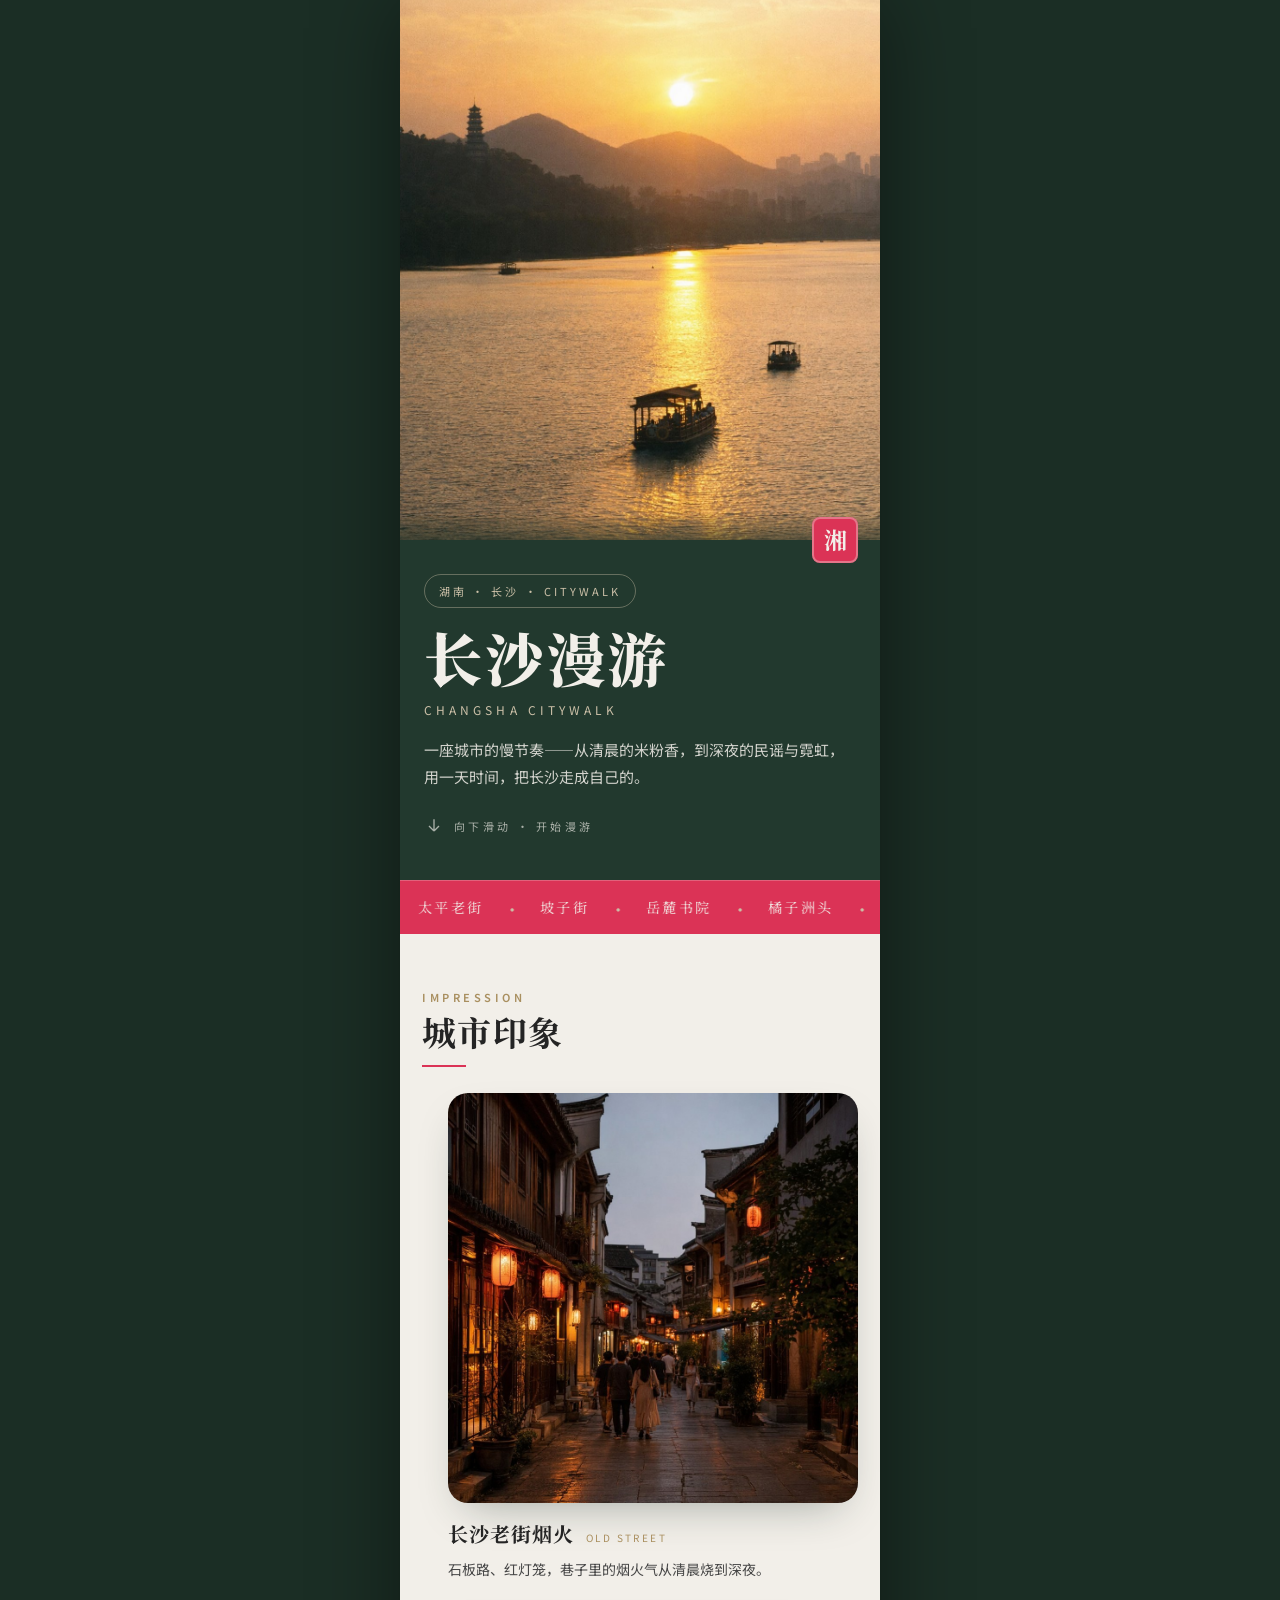
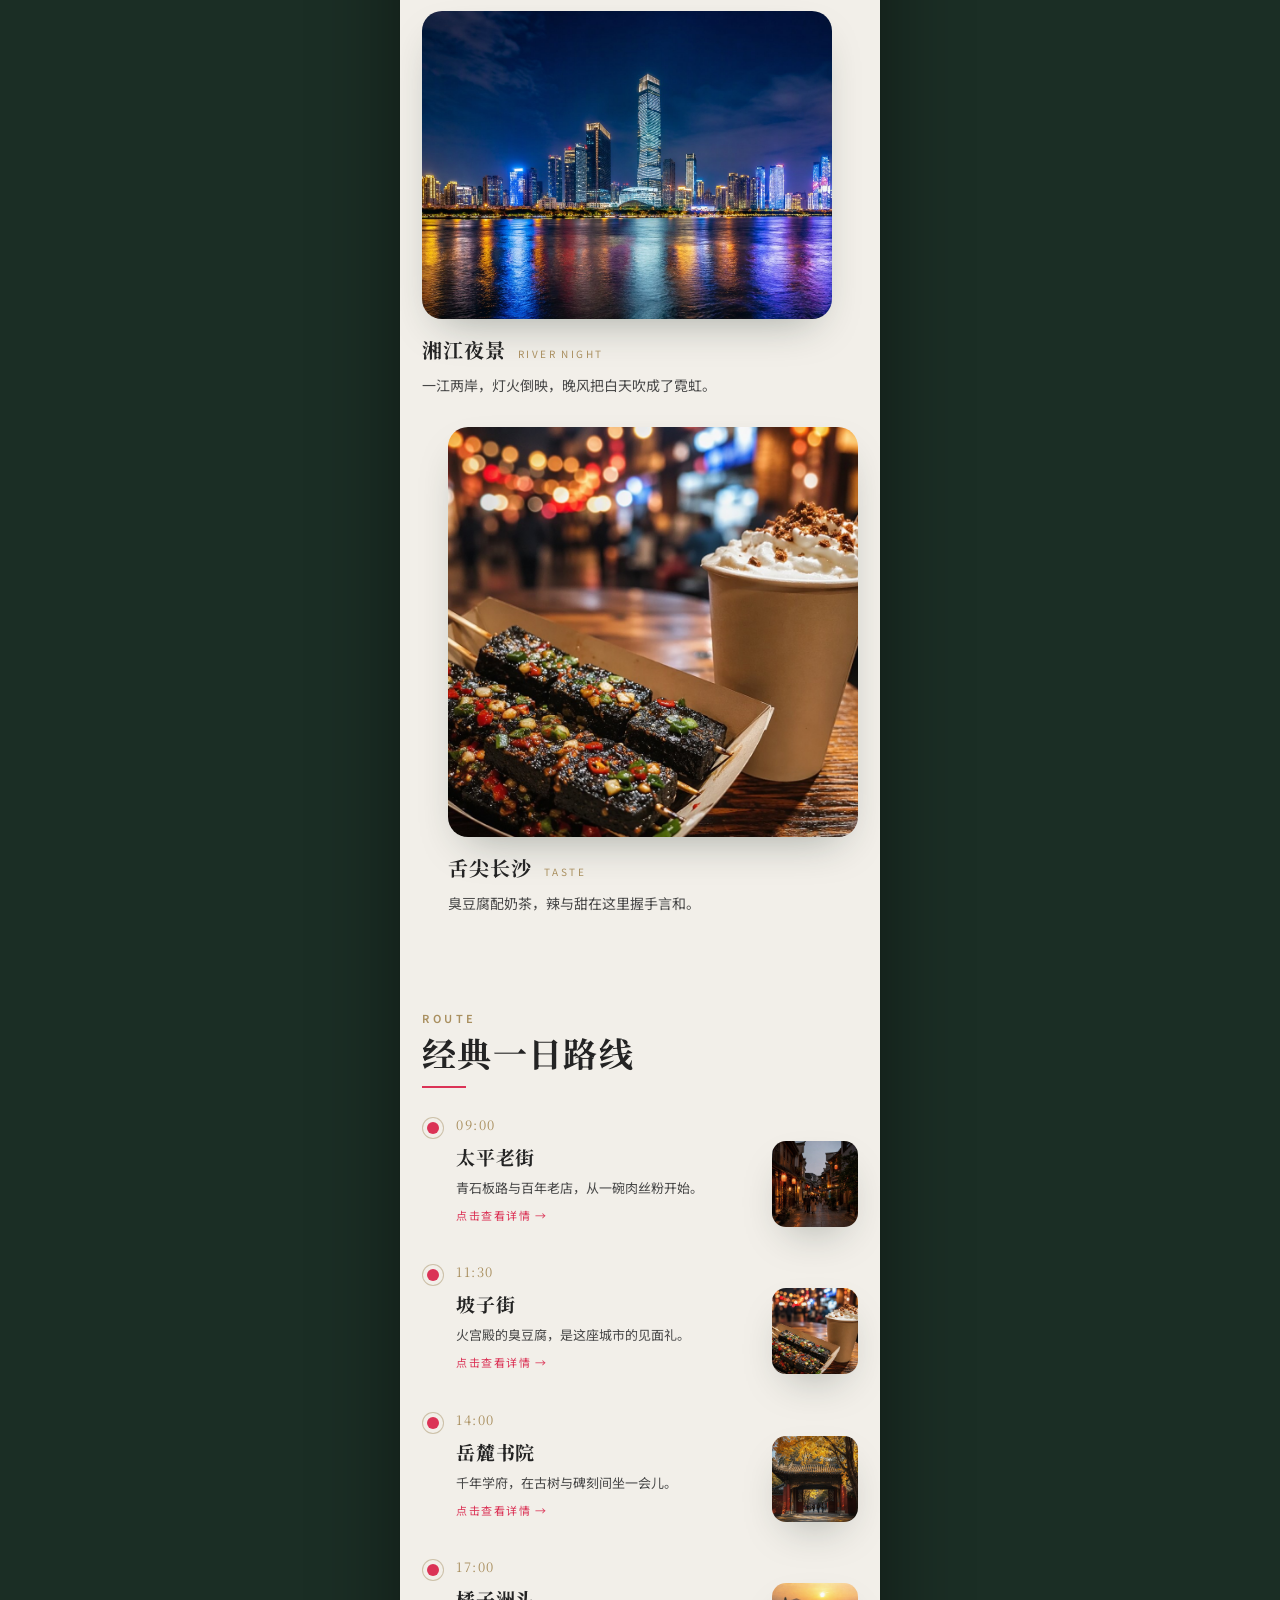
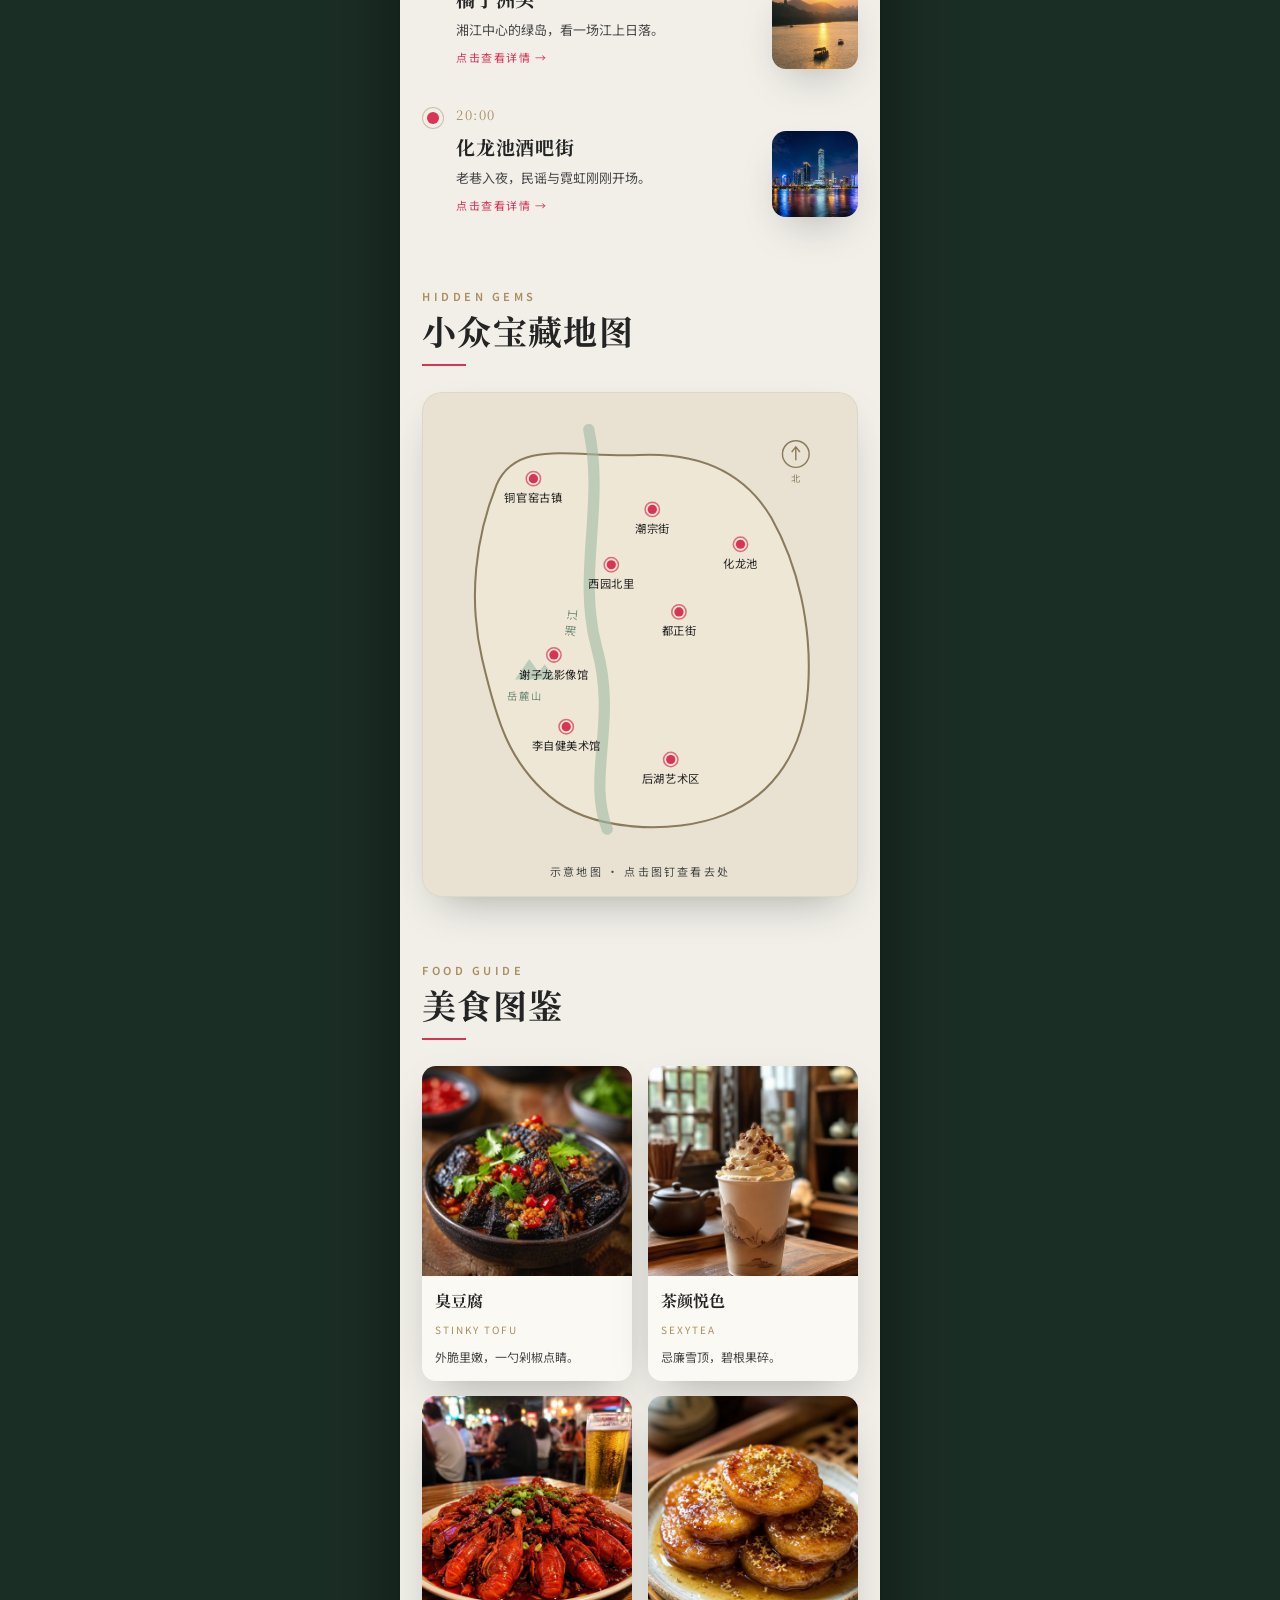
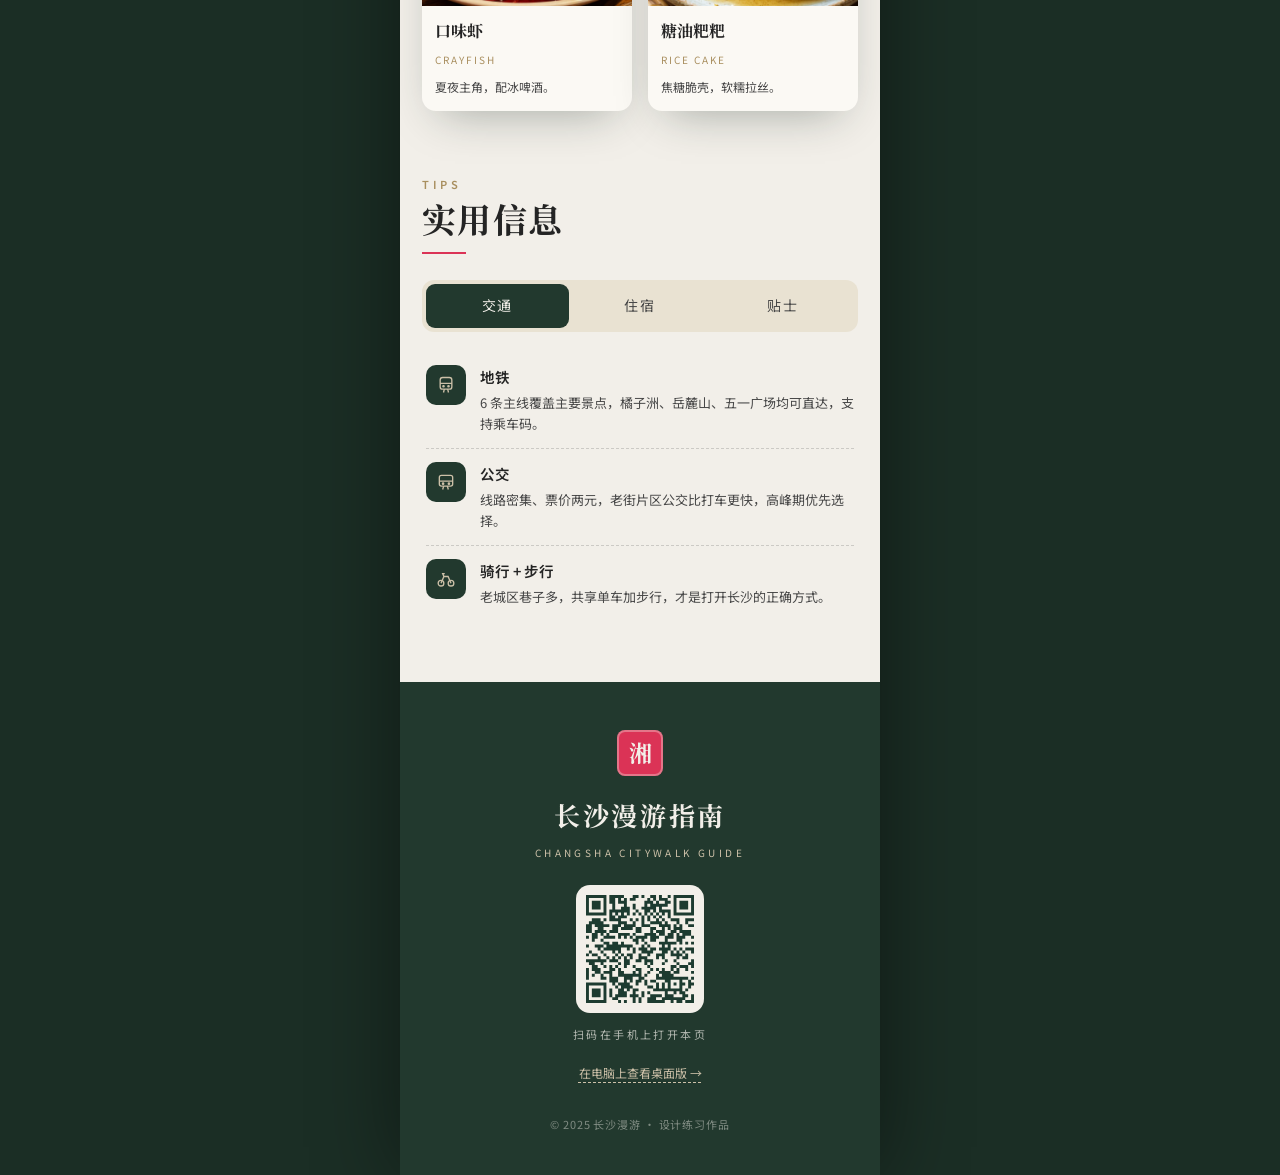
==== commit 823540de: "页脚二维码换成专属二维码（qr.svg），并更新四个页面引用" ====
--- a/index.html
+++ b/index.html
@@ -282,7 +282,7 @@
     <span class="seal">湘</span>
     <h2>长沙漫游指南</h2>
     <p class="fen">Changsha Citywalk Guide</p>
-    <div class="qr"><img src="assets/qr.png" alt="手机扫码打开本页"></div>
+    <div class="qr"><img src="assets/qr.svg" alt="手机扫码打开本页"></div>
     <p class="qr-cap">扫码在手机上打开本页</p>
     <p><a class="pclink" href="pc.html">在电脑上查看桌面版 →</a></p>
     <p class="copy">© 2025 长沙漫游 · 设计练习作品</p>
